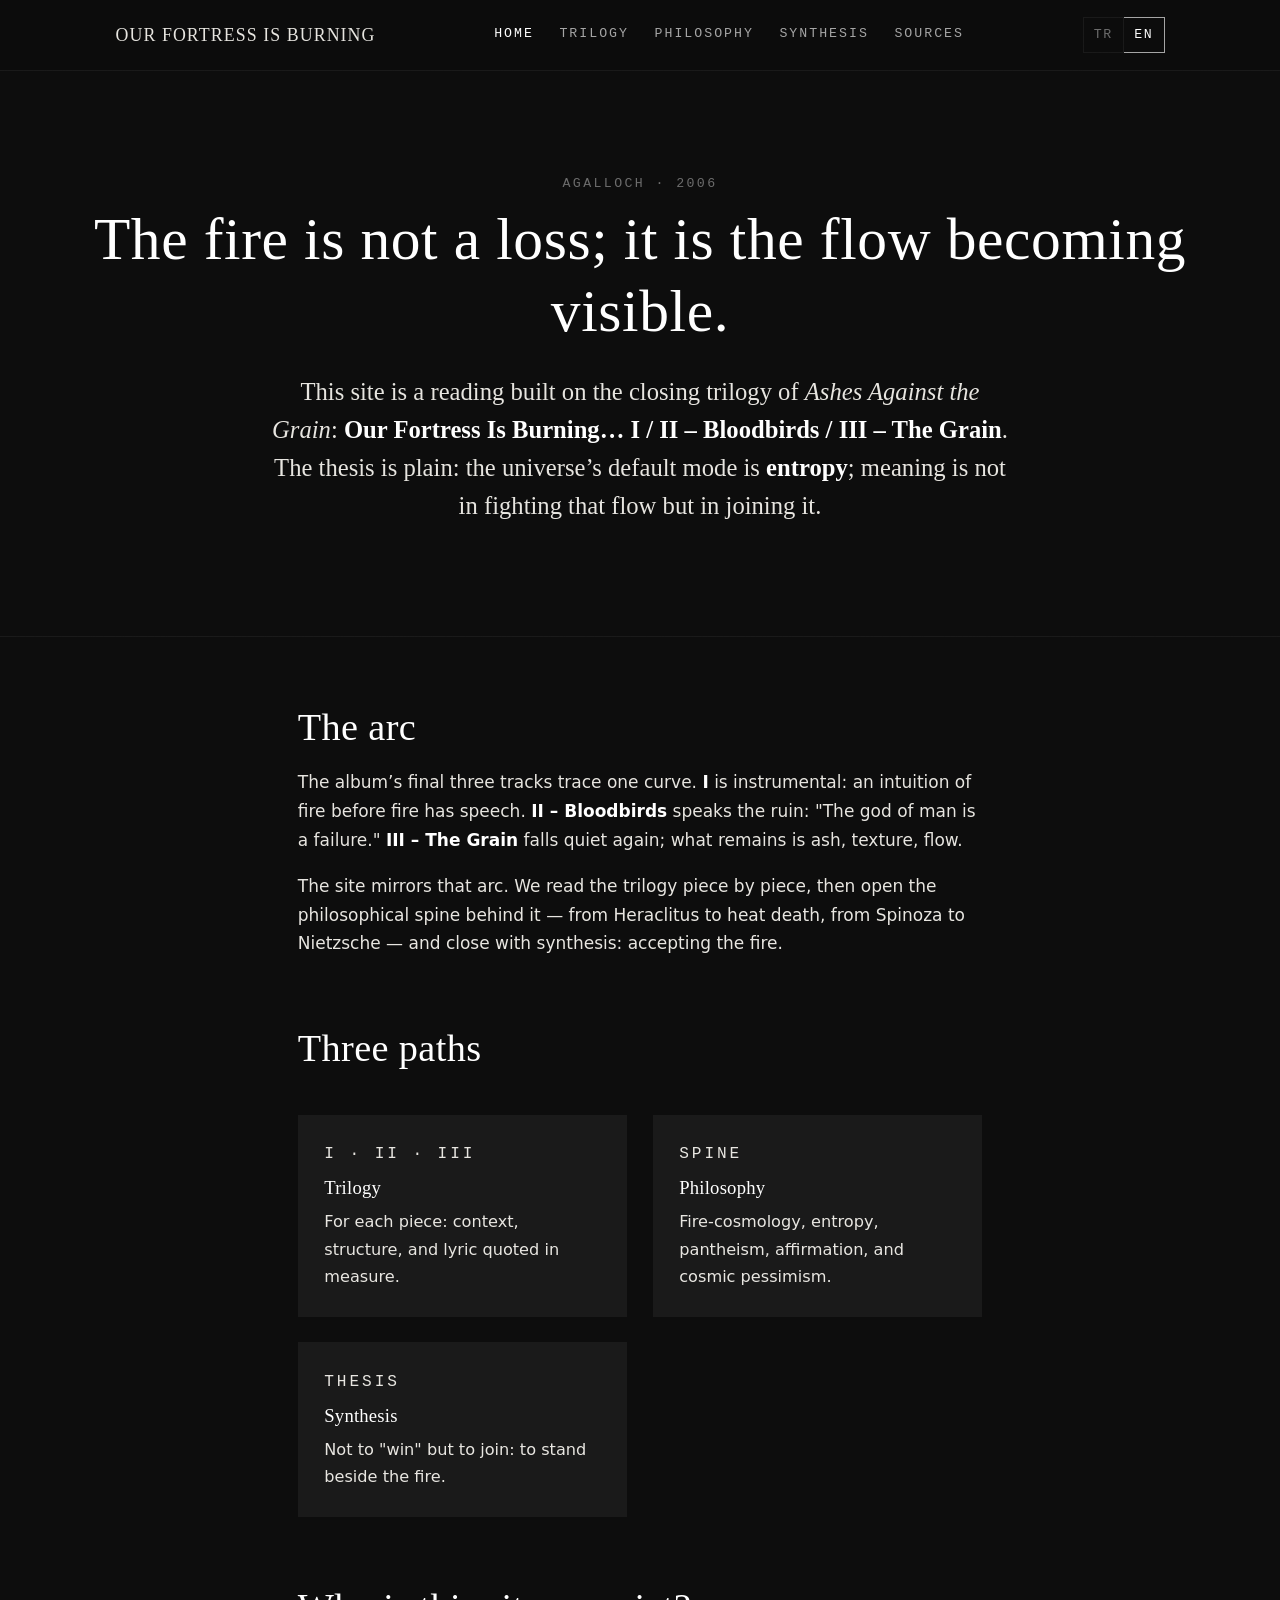
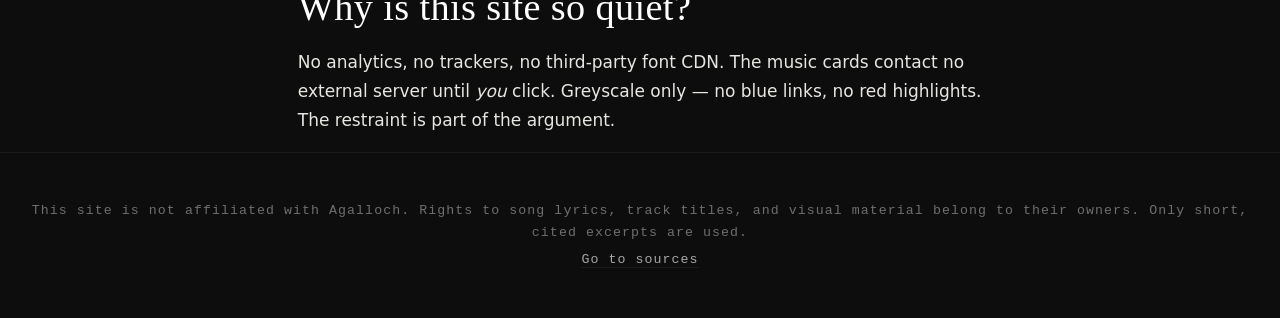
==== index.html @ c27a746c "Initial commit: Our Fortress Is Burning — static site Static, dependency-free bilingual (TR/EN) site" ====
<!doctype html>
<html lang="tr">
<head>
  <meta charset="utf-8" />
  <meta name="viewport" content="width=device-width, initial-scale=1" />
  <meta name="color-scheme" content="dark" />
  <meta name="robots" content="index, follow" />
  <meta name="description" content="Agalloch — Our Fortress Is Burning I, II, III üçlemesi üzerine bir müzik–felsefe okuması: entropi, ateş kozmolojisi, kabul." />
  <title>Our Fortress Is Burning — Müzik & Entropi</title>
  <link rel="stylesheet" href="assets/css/tokens.css" />
  <link rel="stylesheet" href="assets/css/main.css" />
</head>
<body>
  <header class="site-header">
    <nav class="nav" aria-label="Main">
      <a class="brand" href="index.html">Our Fortress Is Burning</a>
      <ul class="nav-links">
        <li><a href="index.html"    data-i18n="nav.home">Giriş</a></li>
        <li><a href="uclem.html"    data-i18n="nav.trilogy">Üçleme</a></li>
        <li><a href="felsefe.html"  data-i18n="nav.philosophy">Felsefe</a></li>
        <li><a href="sentez.html"   data-i18n="nav.synthesis">Sentez</a></li>
        <li><a href="kaynakca.html" data-i18n="nav.sources">Kaynakça</a></li>
      </ul>
      <div class="lang-switch" role="group" aria-label="Language">
        <button type="button" data-lang="tr" data-i18n="nav.lang.tr" data-i18n-attr="aria-label:lang.aria.tr">TR</button>
        <button type="button" data-lang="en" data-i18n="nav.lang.en" data-i18n-attr="aria-label:lang.aria.en">EN</button>
      </div>
    </nav>
  </header>

  <section class="hero intensity-light">
    <p class="eyebrow" lang="tr" data-lang="tr">AGALLOCH · 2006</p>
    <p class="eyebrow" lang="en" data-lang="en" hidden>AGALLOCH · 2006</p>

    <h1 lang="tr" data-lang="tr">Yangın bir kayıp değil; akışın görünür olmasıdır.</h1>
    <h1 lang="en" data-lang="en" hidden>The fire is not a loss; it is the flow becoming visible.</h1>

    <p class="lead" lang="tr" data-lang="tr">
      Bu site, <em>Ashes Against the Grain</em>’in kapanış üçlemesi
      <strong>Our Fortress Is Burning… I / II – Bloodbirds / III – The Grain</strong>
      üzerine kurulu bir okuma denemesidir. Tezi sade: evrenin temel hâli
      <strong>entropi</strong>dir; anlam onunla savaşmakta değil, onunla bütünleşmektedir.
    </p>
    <p class="lead" lang="en" data-lang="en" hidden>
      This site is a reading built on the closing trilogy of
      <em>Ashes Against the Grain</em>:
      <strong>Our Fortress Is Burning… I / II – Bloodbirds / III – The Grain</strong>.
      The thesis is plain: the universe’s default mode is <strong>entropy</strong>;
      meaning is not in fighting that flow but in joining it.
    </p>
  </section>

  <main class="container">
    <article class="page">
      <section lang="tr" data-lang="tr">
        <h2>Üçlemenin yayı</h2>
        <p>
          Albümün son üç parçası bir tek yayı çizer.
          <strong>I</strong> enstrümantaldir: ateşin sezgisi, yangın henüz dile gelmemiştir.
          <strong>II – Bloodbirds</strong> yıkımı söze döker: "The god of man is a failure."
          <strong>III – The Grain</strong> tekrar sessizleşir; geriye kül, doku, akış kalır.
        </p>
        <p>
          Sitenin yapısı bu yayı izler. Önce üçlemeyi parça parça okuyoruz; sonra
          arkasındaki felsefi omurgayı — Herakleitos’tan ısı ölümüne, Spinoza’dan
          Nietzsche’ye — açıyoruz; en sonda sentez bölümü: yangının kabulü.
        </p>

        <h2>Üç yol</h2>
        <div class="card-grid">
          <a class="card" href="uclem.html">
            <p class="eyebrow">I · II · III</p>
            <h3>Üçleme</h3>
            <p>Her parça için bağlam, yapı ve sözün doğru ölçüde alıntısı.</p>
          </a>
          <a class="card" href="felsefe.html">
            <p class="eyebrow">Omurga</p>
            <h3>Felsefe</h3>
            <p>Ateş kozmolojisi, entropi, panteizm, kabul ve kozmik karamsarlık.</p>
          </a>
          <a class="card" href="sentez.html">
            <p class="eyebrow">Tez</p>
            <h3>Sentez</h3>
            <p>"Kazanmak" değil bütünleşmek: yangının yanında durmak.</p>
          </a>
        </div>

        <h2>Bu site neden bu kadar sessiz?</h2>
        <p>
          Sıfır izleyici, sıfır analitik, sıfır üçüncü taraf font CDN’i.
          Müzik kartları, sen <em>tıklayana kadar</em> hiçbir dış sunucuya bağlanmaz.
          Yalnızca gri tonlama — ne mavi link, ne kırmızı vurgu. Süs için değil,
          anlatım için tasarlandı.
        </p>
      </section>

      <section lang="en" data-lang="en" hidden>
        <h2>The arc</h2>
        <p>
          The album’s final three tracks trace one curve.
          <strong>I</strong> is instrumental: an intuition of fire before fire has speech.
          <strong>II – Bloodbirds</strong> speaks the ruin: "The god of man is a failure."
          <strong>III – The Grain</strong> falls quiet again; what remains is ash, texture, flow.
        </p>
        <p>
          The site mirrors that arc. We read the trilogy piece by piece, then open
          the philosophical spine behind it — from Heraclitus to heat death,
          from Spinoza to Nietzsche — and close with synthesis: accepting the fire.
        </p>

        <h2>Three paths</h2>
        <div class="card-grid">
          <a class="card" href="uclem.html">
            <p class="eyebrow">I · II · III</p>
            <h3>Trilogy</h3>
            <p>For each piece: context, structure, and lyric quoted in measure.</p>
          </a>
          <a class="card" href="felsefe.html">
            <p class="eyebrow">Spine</p>
            <h3>Philosophy</h3>
            <p>Fire-cosmology, entropy, pantheism, affirmation, and cosmic pessimism.</p>
          </a>
          <a class="card" href="sentez.html">
            <p class="eyebrow">Thesis</p>
            <h3>Synthesis</h3>
            <p>Not to "win" but to join: to stand beside the fire.</p>
          </a>
        </div>

        <h2>Why is this site so quiet?</h2>
        <p>
          No analytics, no trackers, no third-party font CDN. The music cards
          contact no external server until <em>you</em> click. Greyscale only —
          no blue links, no red highlights. The restraint is part of the argument.
        </p>
      </section>
    </article>
  </main>

  <footer class="site-footer">
    <p data-i18n="footer.note">Bu site Agalloch ile bağlı resmî bir kaynak değildir.</p>
    <p><a href="kaynakca.html" data-i18n="footer.sources">Kaynakçaya git</a></p>
  </footer>

  <script src="assets/js/chrome.js"></script>
  <script src="assets/js/i18n.js"></script>
  <script src="assets/js/glossary.js"></script>
  <script src="assets/js/music-facade.js"></script>
  <script src="assets/js/grain.js"></script>
</body>
</html>
---- assets/css/tokens.css ----
/* Kül ve Gren — Design Tokens
   Estetik referans: Ashes Against the Grain (siyah-beyaz, gren, distorsiyon).
   Renk yoktur; yalnızca gri tonlama. */

:root {
  --ink-0:  #000000;
  --ink-1:  #0d0d0d;
  --ink-2:  #1a1a1a;
  --ash-1:  #6f6f6f;
  --ash-0:  #a8a8a8;
  --bone-0: #e8e6e1;
  --bone-1: #ffffff;

  --serif: "EB Garamond", "Cormorant Garamond", Georgia, "Times New Roman", serif;
  --sans:  "Inter", "Source Sans 3", system-ui, -apple-system, "Segoe UI", Roboto, sans-serif;
  --mono:  "JetBrains Mono", ui-monospace, "Cascadia Mono", Consolas, monospace;

  --measure: 68ch;
  --gap-1: 0.5rem;
  --gap-2: 1rem;
  --gap-3: 1.5rem;
  --gap-4: 2.5rem;
  --gap-5: 4rem;
  --gap-6: 6rem;

  --grain-opacity: 0.06;
}

@media (prefers-reduced-motion: reduce) {
  *, *::before, *::after {
    animation-duration: 0.001ms !important;
    animation-iteration-count: 1 !important;
    transition-duration: 0.001ms !important;
    scroll-behavior: auto !important;
  }
}
---- assets/css/main.css ----
/* Our Fortress Is Burning — Site styles */

*, *::before, *::after { box-sizing: border-box; }

html, body {
  margin: 0;
  padding: 0;
  background: var(--ink-1);
  color: var(--bone-0);
  font-family: var(--sans);
  font-size: 17px;
  line-height: 1.7;
  -webkit-font-smoothing: antialiased;
  text-rendering: optimizeLegibility;
}

html { scroll-behavior: smooth; }

img, svg { display: block; max-width: 100%; }

a {
  color: inherit;
  text-decoration: none;
  border-bottom: 1px solid var(--ash-1);
  transition: border-color 180ms ease, color 180ms ease;
}
a:hover, a:focus-visible {
  color: var(--bone-1);
  border-bottom-color: var(--bone-1);
}
a:focus-visible {
  outline: 2px solid var(--bone-1);
  outline-offset: 3px;
}

::selection { background: var(--bone-1); color: var(--ink-0); }

/* ---------- Layout ---------- */
.container {
  max-width: var(--measure);
  margin: 0 auto;
  padding: 0 var(--gap-3);
}
.wide {
  max-width: 1100px;
  margin: 0 auto;
  padding: 0 var(--gap-3);
}

main { padding-block: var(--gap-5) var(--gap-6); }

/* ---------- Typography ---------- */
h1, h2, h3, h4 {
  font-family: var(--serif);
  font-weight: 500;
  letter-spacing: 0.01em;
  color: var(--bone-1);
  line-height: 1.2;
}
h1 {
  font-size: clamp(2rem, 4vw + 1rem, 3.5rem);
  margin: 0 0 var(--gap-3);
}
h2 {
  font-size: clamp(1.5rem, 2vw + 1rem, 2.25rem);
  margin: var(--gap-5) 0 var(--gap-2);
}
h3 {
  font-size: 1.25rem;
  margin: var(--gap-4) 0 var(--gap-1);
}
p { margin: 0 0 var(--gap-2); }
p + p { margin-top: var(--gap-2); }
strong { color: var(--bone-1); font-weight: 600; }
em { color: var(--bone-0); }

.lead {
  font-family: var(--serif);
  font-size: clamp(1.15rem, 1vw + 1rem, 1.45rem);
  color: var(--bone-0);
  line-height: 1.55;
  margin: 0 0 var(--gap-4);
}

.eyebrow {
  font-family: var(--mono);
  font-size: 0.78rem;
  text-transform: uppercase;
  letter-spacing: 0.18em;
  color: var(--ash-1);
  margin: 0 0 var(--gap-1);
}

blockquote {
  margin: var(--gap-3) 0;
  padding: var(--gap-2) var(--gap-3);
  border-left: 2px solid var(--ash-1);
  font-family: var(--serif);
  font-style: italic;
  color: var(--bone-0);
}
blockquote cite {
  display: block;
  margin-top: var(--gap-1);
  font-family: var(--mono);
  font-style: normal;
  font-size: 0.8rem;
  color: var(--ash-1);
  letter-spacing: 0.1em;
  text-transform: uppercase;
}

ul, ol { padding-left: 1.3rem; }
li { margin-bottom: 0.4rem; }

hr {
  border: 0;
  border-top: 1px solid var(--ink-2);
  margin: var(--gap-5) 0;
}

/* ---------- Header / Nav ---------- */
.site-header {
  position: sticky;
  top: 0;
  background: rgba(13, 13, 13, 0.85);
  backdrop-filter: blur(8px);
  -webkit-backdrop-filter: blur(8px);
  border-bottom: 1px solid var(--ink-2);
  z-index: 40;
}
.nav {
  display: flex;
  align-items: center;
  justify-content: space-between;
  padding: var(--gap-2) var(--gap-3);
  max-width: 1100px;
  margin: 0 auto;
  gap: var(--gap-3);
  flex-wrap: wrap;
}
.brand {
  font-family: var(--serif);
  font-size: 1.05rem;
  letter-spacing: 0.06em;
  text-transform: uppercase;
  border-bottom: 0;
  color: var(--bone-0);
}
.brand:hover { color: var(--bone-1); }
.nav-links {
  display: flex;
  gap: var(--gap-3);
  list-style: none;
  margin: 0;
  padding: 0;
  flex-wrap: wrap;
}
.nav-links a {
  font-family: var(--mono);
  font-size: 0.78rem;
  text-transform: uppercase;
  letter-spacing: 0.15em;
  border-bottom: 0;
  color: var(--ash-0);
}
.nav-links a:hover, .nav-links a[aria-current="page"] { color: var(--bone-1); }

.lang-switch {
  display: inline-flex;
  gap: 0;
  font-family: var(--mono);
  font-size: 0.78rem;
  letter-spacing: 0.12em;
}
.lang-switch button {
  background: transparent;
  color: var(--ash-1);
  border: 1px solid var(--ink-2);
  padding: 0.35rem 0.6rem;
  cursor: pointer;
  font: inherit;
  letter-spacing: inherit;
  text-transform: uppercase;
}
.lang-switch button + button { border-left: 0; }
.lang-switch button[aria-pressed="true"] {
  color: var(--bone-1);
  border-color: var(--ash-0);
}
.lang-switch button:focus-visible {
  outline: 2px solid var(--bone-1);
  outline-offset: 2px;
}

/* ---------- Footer ---------- */
.site-footer {
  border-top: 1px solid var(--ink-2);
  padding: var(--gap-4) var(--gap-3);
  font-family: var(--mono);
  font-size: 0.78rem;
  color: var(--ash-1);
  text-align: center;
  letter-spacing: 0.08em;
}
.site-footer p { margin: 0.25rem 0; }
.site-footer a { color: var(--ash-0); border-bottom-color: var(--ink-2); }
.site-footer a:hover { color: var(--bone-1); border-bottom-color: var(--bone-1); }

/* ---------- Grain overlay ---------- */
.grain {
  position: fixed;
  inset: 0;
  pointer-events: none;
  z-index: 50;
  mix-blend-mode: overlay;
  opacity: var(--grain-opacity);
}
.grain svg { width: 100%; height: 100%; }

/* Per-page grain intensity per the guide arc:
   I=light, II=heaviest, III & sentez=settled */
.intensity-light  { --grain-opacity: 0.05; }
.intensity-heavy  { --grain-opacity: 0.14; }
.intensity-ash    { --grain-opacity: 0.04; }

/* ---------- Hero ---------- */
.hero {
  border-bottom: 1px solid var(--ink-2);
  padding: var(--gap-6) var(--gap-3) var(--gap-5);
  text-align: center;
}
.hero .eyebrow { justify-content: center; }
.hero h1 { margin-bottom: var(--gap-3); }
.hero p.lead { max-width: 60ch; margin-inline: auto; }

/* ---------- Image bands (fortress placeholder) ---------- */
.fortress-band {
  position: relative;
  width: 100%;
  aspect-ratio: 21 / 9;
  background: var(--ink-0);
  margin: var(--gap-4) 0;
  overflow: hidden;
  border-block: 1px solid var(--ink-2);
}
.fortress-band::after {
  content: attr(data-pending);
  position: absolute;
  inset: 0;
  display: grid;
  place-items: center;
  font-family: var(--mono);
  font-size: 0.78rem;
  letter-spacing: 0.22em;
  color: var(--ash-1);
  text-transform: uppercase;
}
.fortress-band.has-image::after { content: none; }
.fortress-band img {
  width: 100%;
  height: 100%;
  object-fit: cover;
  opacity: 0.85;
  filter: grayscale(100%) contrast(1.05);
}

/* ---------- Term tooltip ---------- */
.term {
  border-bottom: 1px dashed var(--ash-0);
  cursor: help;
  color: var(--bone-0);
  background: transparent;
  border-left: 0;
  border-right: 0;
  border-top: 0;
  font: inherit;
  padding: 0;
}
.term:focus-visible {
  outline: 2px solid var(--bone-1);
  outline-offset: 2px;
}
.tooltip {
  position: absolute;
  max-width: 320px;
  background: var(--ink-2);
  color: var(--bone-0);
  border: 1px solid var(--ash-1);
  padding: var(--gap-2);
  font-size: 0.9rem;
  line-height: 1.5;
  z-index: 60;
  box-shadow: 0 8px 30px rgba(0, 0, 0, 0.6);
  font-family: var(--sans);
}
.tooltip[hidden] { display: none; }
.tooltip .tooltip-term {
  font-family: var(--mono);
  font-size: 0.72rem;
  letter-spacing: 0.15em;
  text-transform: uppercase;
  color: var(--ash-0);
  margin-bottom: var(--gap-1);
}

/* ---------- Cards / Track list ---------- */
.tracklist {
  list-style: none;
  padding: 0;
  margin: var(--gap-3) 0;
  border-top: 1px solid var(--ink-2);
}
.tracklist li {
  display: grid;
  grid-template-columns: 3rem 1fr auto;
  gap: var(--gap-2);
  padding: var(--gap-2) 0;
  border-bottom: 1px solid var(--ink-2);
  align-items: baseline;
  font-family: var(--mono);
  font-size: 0.88rem;
}
.tracklist .num { color: var(--ash-1); }
.tracklist .name { color: var(--bone-0); font-family: var(--serif); font-size: 1.05rem; }
.tracklist .dur { color: var(--ash-1); }
.tracklist .highlight .name { color: var(--bone-1); }
.tracklist .highlight { background: linear-gradient(90deg, rgba(168,168,168,0.05), transparent); }

/* ---------- Two-column tension page ---------- */
.duo {
  display: grid;
  gap: var(--gap-4);
  margin-top: var(--gap-4);
}
@media (min-width: 760px) {
  .duo { grid-template-columns: 1fr 1px 1fr; }
  .duo .divider {
    background: var(--ink-2);
    height: 100%;
  }
}
.duo .col h2 { margin-top: 0; }

/* ---------- Music facade ---------- */
.music-facade {
  border: 1px solid var(--ink-2);
  background: var(--ink-2);
  padding: var(--gap-3);
  margin: var(--gap-4) 0;
}
.music-facade .row {
  display: flex;
  flex-wrap: wrap;
  gap: var(--gap-2);
  justify-content: space-between;
  align-items: baseline;
}
.music-facade .title {
  font-family: var(--serif);
  font-size: 1.15rem;
  color: var(--bone-0);
}
.music-facade .meta {
  font-family: var(--mono);
  font-size: 0.78rem;
  color: var(--ash-1);
  letter-spacing: 0.1em;
}
.music-facade .warn {
  display: block;
  font-family: var(--mono);
  font-size: 0.72rem;
  color: var(--ash-1);
  margin: var(--gap-1) 0 var(--gap-2);
  letter-spacing: 0.08em;
}
.music-facade button.load {
  background: transparent;
  color: var(--bone-0);
  border: 1px solid var(--ash-0);
  padding: 0.6rem 1rem;
  font-family: var(--mono);
  font-size: 0.82rem;
  letter-spacing: 0.12em;
  text-transform: uppercase;
  cursor: pointer;
}
.music-facade button.load:hover,
.music-facade button.load:focus-visible {
  background: var(--bone-1);
  color: var(--ink-0);
  outline: none;
}
.music-facade .ext-link {
  font-family: var(--mono);
  font-size: 0.78rem;
  color: var(--ash-0);
  margin-left: var(--gap-2);
}
.music-facade .embed-slot { margin-top: var(--gap-2); }
.music-facade .embed-slot iframe {
  width: 100%;
  border: 0;
  background: var(--ink-1);
}

/* ---------- Article body niceties ---------- */
article.page header { margin-bottom: var(--gap-4); }
article.page .footnote {
  font-family: var(--mono);
  font-size: 0.78rem;
  color: var(--ash-1);
  margin-top: var(--gap-2);
}

/* ---------- Index / nav cards ---------- */
.card-grid {
  display: grid;
  grid-template-columns: repeat(auto-fit, minmax(240px, 1fr));
  gap: var(--gap-3);
  margin: var(--gap-4) 0;
}
.card {
  display: block;
  padding: var(--gap-3);
  border: 1px solid var(--ink-2);
  background: var(--ink-2);
  text-decoration: none;
  border-bottom: 1px solid var(--ink-2);
  transition: border-color 200ms ease, transform 200ms ease;
}
.card:hover, .card:focus-visible {
  border-color: var(--ash-0);
  color: var(--bone-1);
  transform: translateY(-2px);
}
.card .eyebrow { margin-bottom: var(--gap-1); }
.card h3 { margin: 0 0 var(--gap-1); font-size: 1.1rem; }
.card p { font-size: 0.95rem; color: var(--bone-0); margin: 0; }

/* ---------- Language sections ---------- */
[data-lang][hidden] { display: none !important; }

/* ---------- 404 ---------- */
.error-page {
  min-height: 60vh;
  display: grid;
  place-items: center;
  text-align: center;
}
.error-page h1 { font-size: clamp(2.5rem, 6vw, 5rem); }
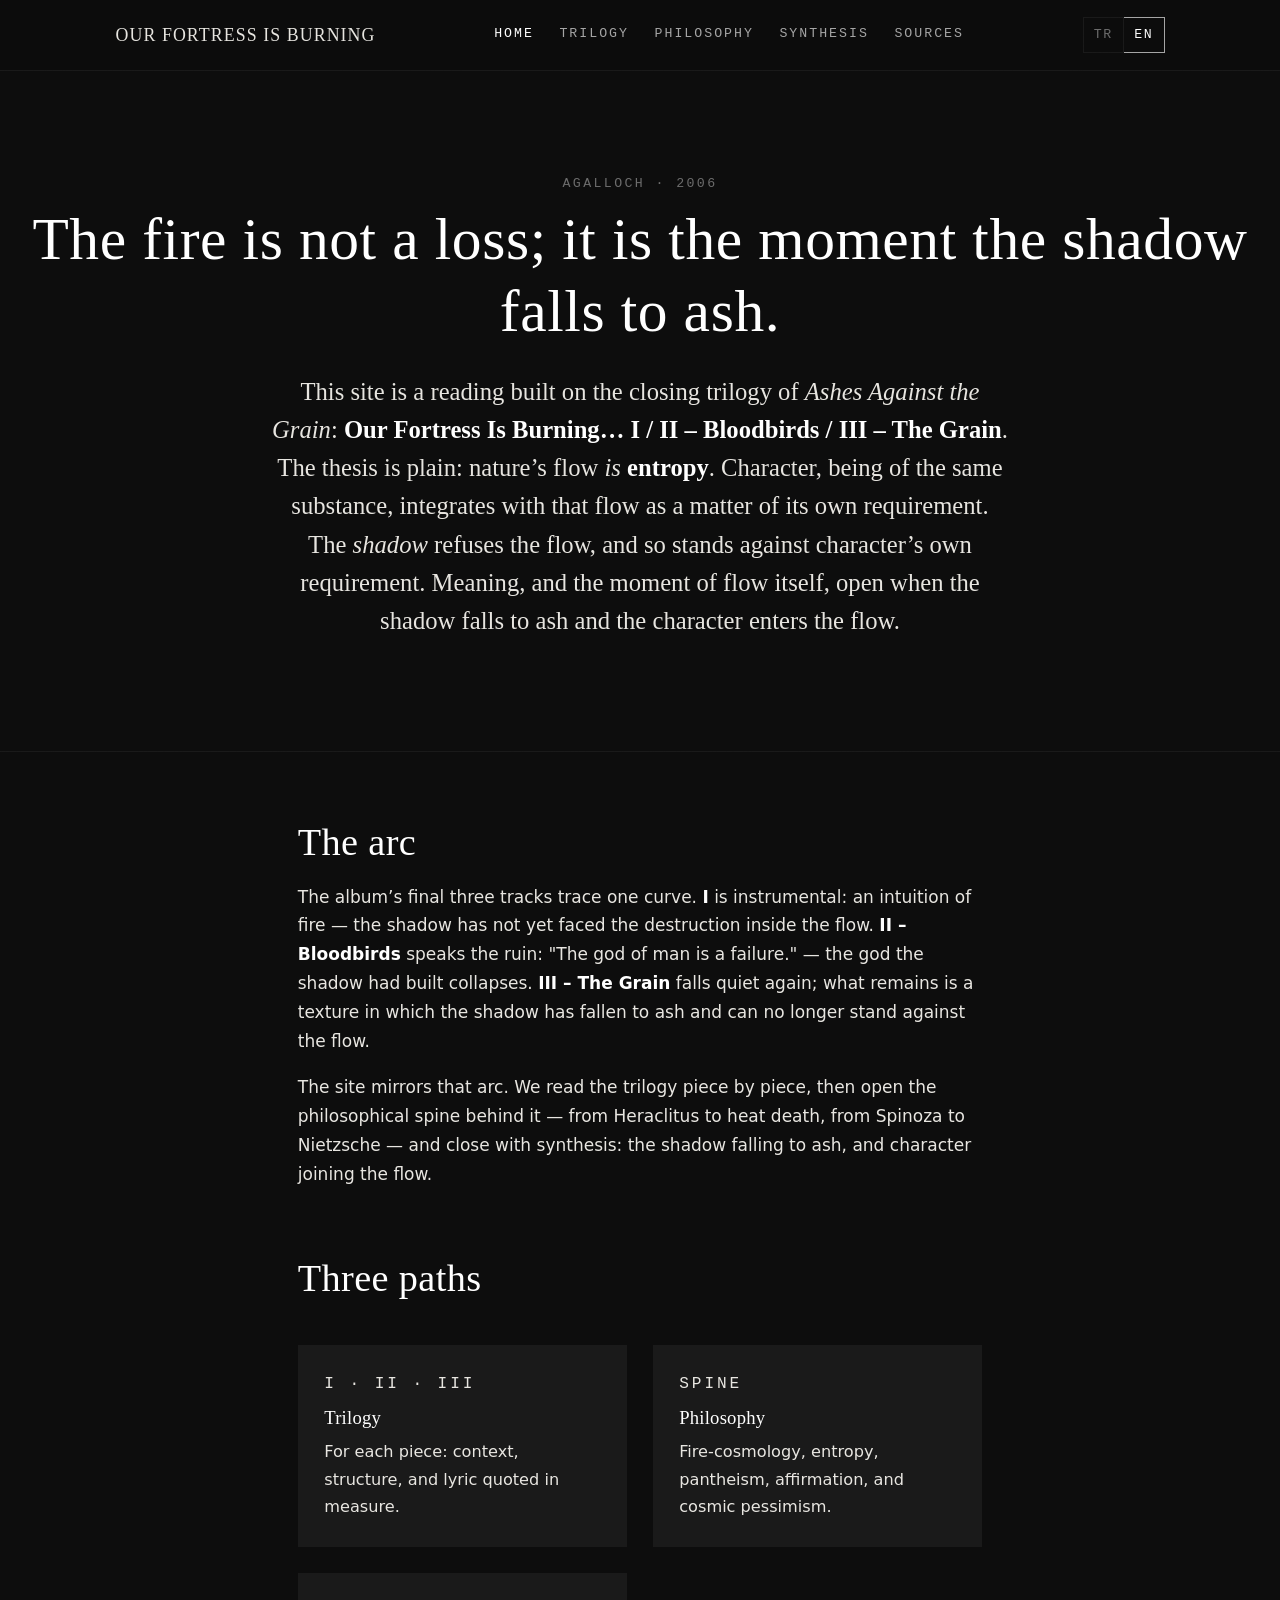
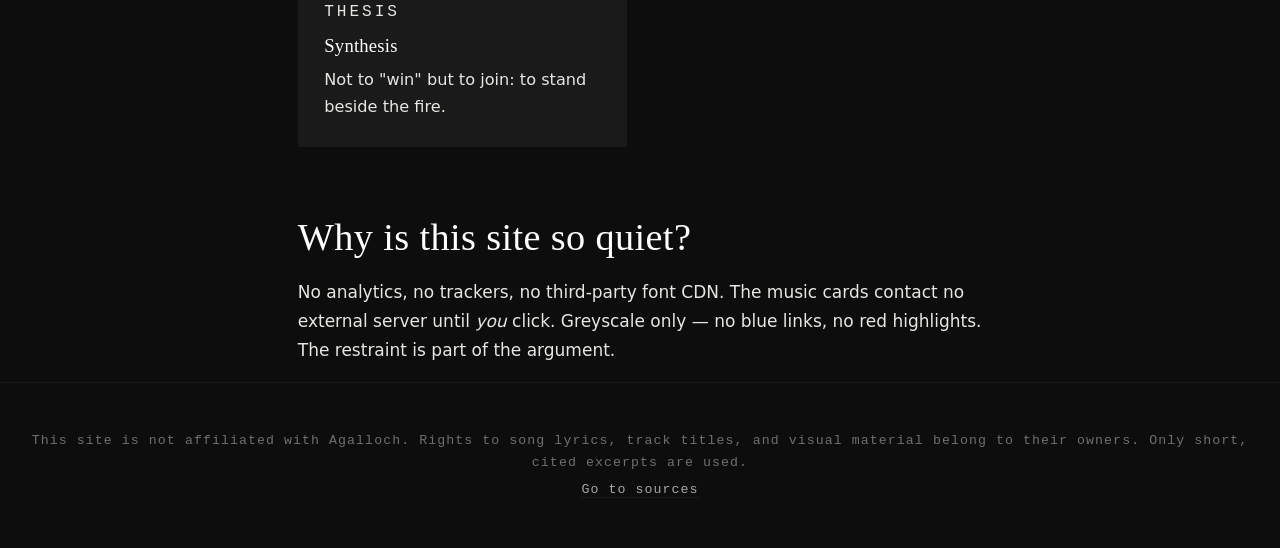
==== commit f6bf33d1: "Reframe thesis around shadow/character + integrate death + harden security Philosophical reframe (al" ====
--- a/index.html
+++ b/index.html
@@ -4,6 +4,8 @@
   <meta charset="utf-8" />
   <meta name="viewport" content="width=device-width, initial-scale=1" />
   <meta name="color-scheme" content="dark" />
+  <meta http-equiv="Content-Security-Policy" content="default-src 'self'; script-src 'self'; style-src 'self' 'unsafe-inline'; img-src 'self' data:; font-src 'self'; connect-src 'self'; frame-src https://open.spotify.com https://*.bandcamp.com; object-src 'none'; base-uri 'self'; form-action 'self'" />
+  <meta name="referrer" content="strict-origin-when-cross-origin" />
   <meta name="robots" content="index, follow" />
   <meta name="description" content="Agalloch — Our Fortress Is Burning I, II, III üçlemesi üzerine bir müzik–felsefe okuması: entropi, ateş kozmolojisi, kabul." />
   <title>Our Fortress Is Burning — Müzik & Entropi</title>
@@ -32,21 +34,29 @@
     <p class="eyebrow" lang="tr" data-lang="tr">AGALLOCH · 2006</p>
     <p class="eyebrow" lang="en" data-lang="en" hidden>AGALLOCH · 2006</p>
 
-    <h1 lang="tr" data-lang="tr">Yangın bir kayıp değil; akışın görünür olmasıdır.</h1>
-    <h1 lang="en" data-lang="en" hidden>The fire is not a loss; it is the flow becoming visible.</h1>
+    <h1 lang="tr" data-lang="tr">Yangın bir kayıp değil; gölgenin küle düştüğü andır.</h1>
+    <h1 lang="en" data-lang="en" hidden>The fire is not a loss; it is the moment the shadow falls to ash.</h1>
 
     <p class="lead" lang="tr" data-lang="tr">
       Bu site, <em>Ashes Against the Grain</em>’in kapanış üçlemesi
       <strong>Our Fortress Is Burning… I / II – Bloodbirds / III – The Grain</strong>
-      üzerine kurulu bir okuma denemesidir. Tezi sade: evrenin temel hâli
-      <strong>entropi</strong>dir; anlam onunla savaşmakta değil, onunla bütünleşmektedir.
+      üzerine kurulu bir okuma denemesidir. Tezi sade: doğanın akışı
+      <strong>entropi</strong>nin kendisidir. Karakterin icabı, aynı tözden
+      olduğu için o akışla bütünleşmektir. <em>Gölge</em> ise akışı
+      reddettiğinden, karakterin kendi icabına da karşı durur. Anlam ve
+      akış anı, gölgenin küle dönüp karakterin akışa girmesiyle birlikte
+      doğar.
     </p>
     <p class="lead" lang="en" data-lang="en" hidden>
       This site is a reading built on the closing trilogy of
       <em>Ashes Against the Grain</em>:
       <strong>Our Fortress Is Burning… I / II – Bloodbirds / III – The Grain</strong>.
-      The thesis is plain: the universe’s default mode is <strong>entropy</strong>;
-      meaning is not in fighting that flow but in joining it.
+      The thesis is plain: nature’s flow <em>is</em>
+      <strong>entropy</strong>. Character, being of the same substance,
+      integrates with that flow as a matter of its own requirement. The
+      <em>shadow</em> refuses the flow, and so stands against character’s
+      own requirement. Meaning, and the moment of flow itself, open when the
+      shadow falls to ash and the character enters the flow.
     </p>
   </section>
 
@@ -56,14 +66,18 @@
         <h2>Üçlemenin yayı</h2>
         <p>
           Albümün son üç parçası bir tek yayı çizer.
-          <strong>I</strong> enstrümantaldir: ateşin sezgisi, yangın henüz dile gelmemiştir.
-          <strong>II – Bloodbirds</strong> yıkımı söze döker: "The god of man is a failure."
-          <strong>III – The Grain</strong> tekrar sessizleşir; geriye kül, doku, akış kalır.
+          <strong>I</strong> enstrümantaldir: yangının sezgisi — gölge henüz
+          akışın yıkımıyla yüzleşmemiştir.
+          <strong>II – Bloodbirds</strong> yıkımı söze döker:
+          "The god of man is a failure." — gölgenin kurduğu tanrı çöker.
+          <strong>III – The Grain</strong> tekrar sessizleşir; geriye gölgenin
+          küle döndüğü, akışa karşı duramaz hâle geldiği bir doku kalır.
         </p>
         <p>
           Sitenin yapısı bu yayı izler. Önce üçlemeyi parça parça okuyoruz; sonra
           arkasındaki felsefi omurgayı — Herakleitos’tan ısı ölümüne, Spinoza’dan
-          Nietzsche’ye — açıyoruz; en sonda sentez bölümü: yangının kabulü.
+          Nietzsche’ye — açıyoruz; en sonda sentez bölümü: gölgenin küle düşüşü,
+          karakterin akışa katılışı.
         </p>
 
         <h2>Üç yol</h2>
@@ -81,7 +95,7 @@
           <a class="card" href="sentez.html">
             <p class="eyebrow">Tez</p>
             <h3>Sentez</h3>
-            <p>"Kazanmak" değil bütünleşmek: yangının yanında durmak.</p>
+            <p>Gölgeyi tanımak, akışı kabul etmek: küller artık akışa karşı duramaz.</p>
           </a>
         </div>
 
@@ -98,14 +112,19 @@
         <h2>The arc</h2>
         <p>
           The album’s final three tracks trace one curve.
-          <strong>I</strong> is instrumental: an intuition of fire before fire has speech.
-          <strong>II – Bloodbirds</strong> speaks the ruin: "The god of man is a failure."
-          <strong>III – The Grain</strong> falls quiet again; what remains is ash, texture, flow.
+          <strong>I</strong> is instrumental: an intuition of fire — the shadow
+          has not yet faced the destruction inside the flow.
+          <strong>II – Bloodbirds</strong> speaks the ruin: "The god of man is a
+          failure." — the god the shadow had built collapses.
+          <strong>III – The Grain</strong> falls quiet again; what remains is a
+          texture in which the shadow has fallen to ash and can no longer
+          stand against the flow.
         </p>
         <p>
           The site mirrors that arc. We read the trilogy piece by piece, then open
           the philosophical spine behind it — from Heraclitus to heat death,
-          from Spinoza to Nietzsche — and close with synthesis: accepting the fire.
+          from Spinoza to Nietzsche — and close with synthesis: the shadow
+          falling to ash, and character joining the flow.
         </p>
 
         <h2>Three paths</h2>
--- a/assets/css/main.css
+++ b/assets/css/main.css
@@ -450,3 +450,68 @@
   text-align: center;
 }
 .error-page h1 { font-size: clamp(2.5rem, 6vw, 5rem); }
+
+/* ---------- Fortress hero (full-bleed image at page bottom) ----------
+   NOTE: Magic MCP unavailable, hand-written to token spec (guide §1.5).
+   Image is blurred by default; a centered button toggles a focused state
+   that removes the filter. The block sits outside <main> so it spans the
+   full viewport width without breaking the narrow reading column. */
+.fortress-hero {
+  position: relative;
+  width: 100%;
+  background: var(--ink-0);
+  border-block: 1px solid var(--ink-2);
+  margin-top: var(--gap-5);
+  overflow: hidden;
+}
+.fortress-hero__img {
+  display: block;
+  width: 100%;
+  height: auto;
+  max-height: 100vh;
+  object-fit: contain;
+  filter: blur(16px) brightness(0.7) saturate(0.6);
+  transition: filter 700ms ease;
+  will-change: filter;
+}
+@media (prefers-reduced-motion: reduce) {
+  .fortress-hero__img { transition: none; }
+}
+.fortress-hero.is-focused .fortress-hero__img {
+  filter: none;
+}
+
+.fortress-hero__btn {
+  position: absolute;
+  top: 50%;
+  left: 50%;
+  transform: translate(-50%, -50%);
+  z-index: 2;
+  background: rgba(13, 13, 13, 0.78);
+  color: var(--bone-0);
+  border: 1px solid var(--ash-0);
+  padding: 0.85rem 1.5rem;
+  font-family: var(--mono);
+  font-size: 0.82rem;
+  letter-spacing: 0.18em;
+  text-transform: uppercase;
+  cursor: pointer;
+  backdrop-filter: blur(4px);
+  -webkit-backdrop-filter: blur(4px);
+  transition: background 200ms ease, color 200ms ease,
+              border-color 200ms ease, opacity 300ms ease;
+}
+.fortress-hero__btn:hover,
+.fortress-hero__btn:focus-visible {
+  background: var(--bone-1);
+  color: var(--ink-0);
+  border-color: var(--bone-1);
+  outline: none;
+}
+.fortress-hero.is-focused .fortress-hero__btn {
+  opacity: 0.35;
+}
+.fortress-hero.is-focused .fortress-hero__btn:hover,
+.fortress-hero.is-focused .fortress-hero__btn:focus-visible {
+  opacity: 1;
+}
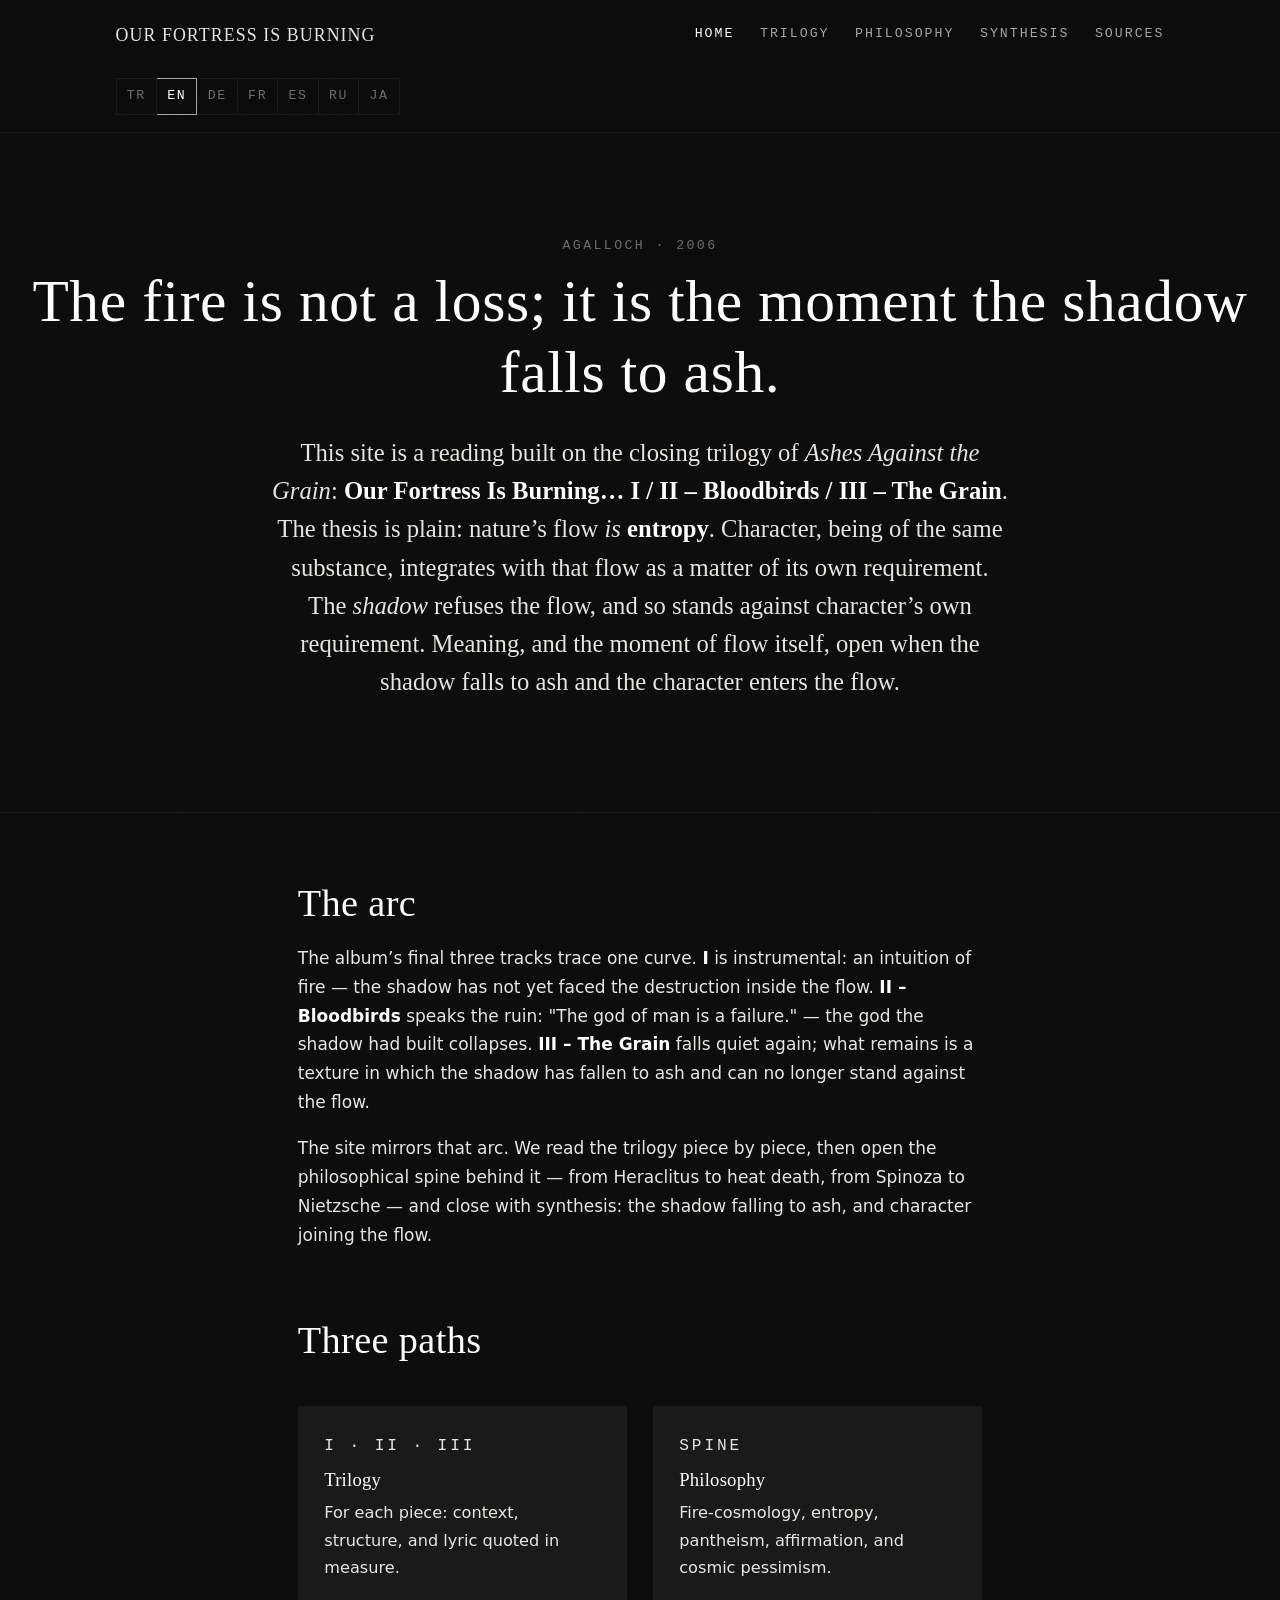
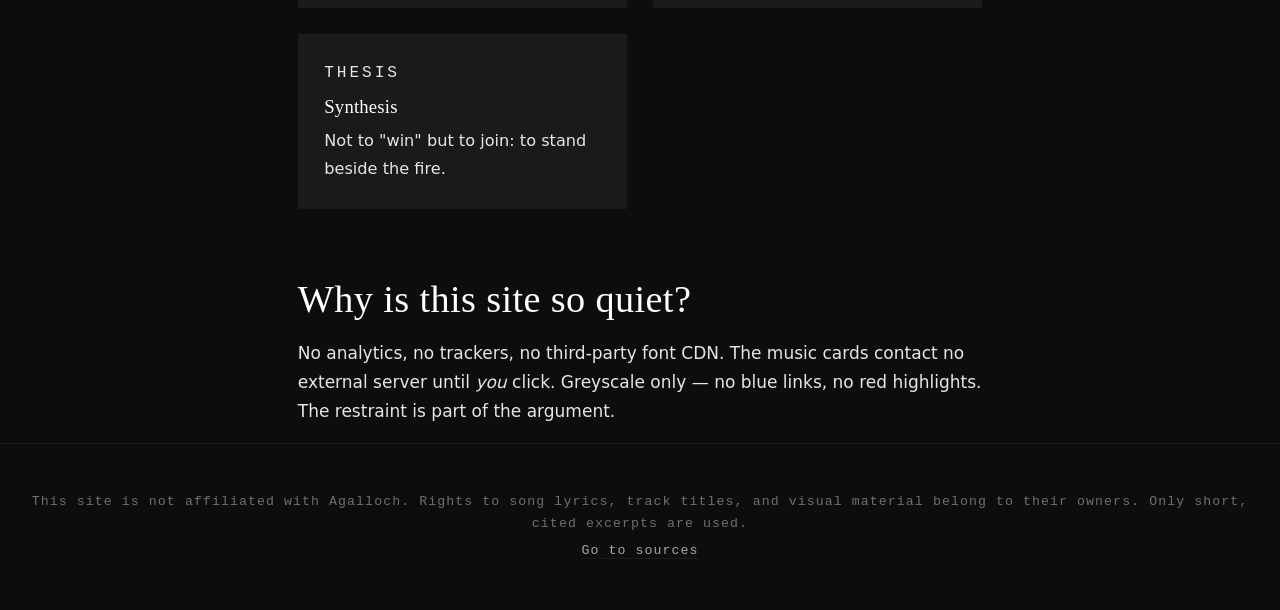
==== commit e5410265: "Add multilingual support for "The Grain" section in uclem-iii.html and uclem.html - Added German, Fr" ====
--- a/index.html
+++ b/index.html
@@ -26,6 +26,11 @@
       <div class="lang-switch" role="group" aria-label="Language">
         <button type="button" data-lang="tr" data-i18n="nav.lang.tr" data-i18n-attr="aria-label:lang.aria.tr">TR</button>
         <button type="button" data-lang="en" data-i18n="nav.lang.en" data-i18n-attr="aria-label:lang.aria.en">EN</button>
+        <button type="button" data-lang="de" data-i18n="nav.lang.de" data-i18n-attr="aria-label:lang.aria.de">DE</button>
+        <button type="button" data-lang="fr" data-i18n="nav.lang.fr" data-i18n-attr="aria-label:lang.aria.fr">FR</button>
+        <button type="button" data-lang="es" data-i18n="nav.lang.es" data-i18n-attr="aria-label:lang.aria.es">ES</button>
+        <button type="button" data-lang="ru" data-i18n="nav.lang.ru" data-i18n-attr="aria-label:lang.aria.ru">RU</button>
+        <button type="button" data-lang="ja" data-i18n="nav.lang.ja" data-i18n-attr="aria-label:lang.aria.ja">JA</button>
       </div>
     </nav>
   </header>
@@ -33,9 +38,19 @@
   <section class="hero intensity-light">
     <p class="eyebrow" lang="tr" data-lang="tr">AGALLOCH · 2006</p>
     <p class="eyebrow" lang="en" data-lang="en" hidden>AGALLOCH · 2006</p>
+    <p class="eyebrow" lang="de" data-lang="de" hidden>AGALLOCH · 2006</p>
+    <p class="eyebrow" lang="fr" data-lang="fr" hidden>AGALLOCH · 2006</p>
+    <p class="eyebrow" lang="es" data-lang="es" hidden>AGALLOCH · 2006</p>
+    <p class="eyebrow" lang="ru" data-lang="ru" hidden>AGALLOCH · 2006</p>
+    <p class="eyebrow" lang="ja" data-lang="ja" hidden>AGALLOCH · 2006</p>
 
     <h1 lang="tr" data-lang="tr">Yangın bir kayıp değil; gölgenin küle düştüğü andır.</h1>
     <h1 lang="en" data-lang="en" hidden>The fire is not a loss; it is the moment the shadow falls to ash.</h1>
+    <h1 lang="de" data-lang="de" hidden>Das Feuer ist kein Verlust; es ist der Augenblick, in dem der Schatten zu Asche fällt.</h1>
+    <h1 lang="fr" data-lang="fr" hidden>Le feu n’est pas une perte ; c’est l’instant où l’ombre tombe en cendres.</h1>
+    <h1 lang="es" data-lang="es" hidden>El fuego no es una pérdida; es el instante en que la sombra cae hecha ceniza.</h1>
+    <h1 lang="ru" data-lang="ru" hidden>Огонь — не утрата; это миг, когда тень опадает в пепел.</h1>
+    <h1 lang="ja" data-lang="ja" hidden>炎は喪失ではない。影が灰へと落ちる、その瞬間である。</h1>
 
     <p class="lead" lang="tr" data-lang="tr">
       Bu site, <em>Ashes Against the Grain</em>’in kapanış üçlemesi
@@ -58,6 +73,57 @@
       own requirement. Meaning, and the moment of flow itself, open when the
       shadow falls to ash and the character enters the flow.
     </p>
+    <p class="lead" lang="de" data-lang="de" hidden>
+      Diese Seite ist eine Lesart, aufgebaut auf der abschließenden Trilogie von
+      <em>Ashes Against the Grain</em>:
+      <strong>Our Fortress Is Burning… I / II – Bloodbirds / III – The Grain</strong>.
+      Die These ist schlicht: Der Fluss der Natur <em>ist</em>
+      <strong>Entropie</strong>. Der Charakter, aus derselben Substanz, verschmilzt
+      mit diesem Fluss als seinem eigenen Erfordernis. Der <em>Schatten</em>
+      hingegen verweigert den Fluss und stellt sich damit gegen das eigene
+      Erfordernis des Charakters. Sinn und der Augenblick des Flusses selbst gehen
+      auf, wenn der Schatten zu Asche fällt und der Charakter in den Fluss eintritt.
+    </p>
+    <p class="lead" lang="fr" data-lang="fr" hidden>
+      Ce site est une lecture bâtie sur la trilogie finale d’<em>Ashes Against the
+      Grain</em> :
+      <strong>Our Fortress Is Burning… I / II – Bloodbirds / III – The Grain</strong>.
+      La thèse est simple : le flux de la nature <em>est</em> l’<strong>entropie</strong>.
+      Le caractère, étant de la même substance, s’intègre à ce flux comme à sa
+      propre exigence. L’<em>ombre</em>, elle, refuse le flux et se dresse ainsi
+      contre l’exigence propre du caractère. Le sens, et l’instant même du flux,
+      s’ouvrent lorsque l’ombre tombe en cendres et que le caractère entre dans le flux.
+    </p>
+    <p class="lead" lang="es" data-lang="es" hidden>
+      Este sitio es una lectura construida sobre la trilogía final de
+      <em>Ashes Against the Grain</em>:
+      <strong>Our Fortress Is Burning… I / II – Bloodbirds / III – The Grain</strong>.
+      La tesis es sencilla: el flujo de la naturaleza <em>es</em> la
+      <strong>entropía</strong>. El carácter, al ser de la misma sustancia, se
+      integra con ese flujo como su propia exigencia. La <em>sombra</em>, en
+      cambio, rechaza el flujo y se opone así a la exigencia propia del carácter.
+      El sentido, y el instante mismo del flujo, se abren cuando la sombra cae
+      hecha ceniza y el carácter entra en el flujo.
+    </p>
+    <p class="lead" lang="ru" data-lang="ru" hidden>
+      Этот сайт — прочтение, выстроенное на завершающей трилогии альбома
+      <em>Ashes Against the Grain</em>:
+      <strong>Our Fortress Is Burning… I / II – Bloodbirds / III – The Grain</strong>.
+      Тезис прост: поток природы <em>и есть</em> <strong>энтропия</strong>.
+      Характер, будучи той же субстанции, сливается с этим потоком как со своим
+      собственным требованием. <em>Тень</em> же отвергает поток и тем самым
+      восстаёт против собственного требования характера. Смысл — и сам миг потока —
+      раскрываются, когда тень опадает в пепел, а характер входит в поток.
+    </p>
+    <p class="lead" lang="ja" data-lang="ja" hidden>
+      本サイトは、<em>Ashes Against the Grain</em> の締めくくりの三部作——
+      <strong>Our Fortress Is Burning… I / II – Bloodbirds / III – The Grain</strong>
+      ——の上に築かれた読解の試みである。主張は単純だ。自然の流れは<em>そのまま</em>
+      <strong>エントロピー</strong>である。性格は同じ実体からなるがゆえに、おのれ
+      自身の要請としてその流れと一体化する。いっぽう<em>影</em>は流れを拒み、ひいては
+      性格そのものの要請に逆らう。意味は——そして流れそのものの瞬間は——影が灰へと
+      落ち、性格が流れへ入るとともに開かれる。
+    </p>
   </section>
 
   <main class="container">
@@ -153,6 +219,240 @@
           no blue links, no red highlights. The restraint is part of the argument.
         </p>
       </section>
+
+      <section lang="de" data-lang="de" hidden>
+        <h2>Der Bogen der Trilogie</h2>
+        <p>
+          Die letzten drei Stücke des Albums zeichnen eine einzige Kurve.
+          <strong>I</strong> ist instrumental: eine Ahnung des Feuers — der Schatten
+          hat der Zerstörung im Innern des Flusses noch nicht ins Auge gesehen.
+          <strong>II – Bloodbirds</strong> spricht den Untergang aus:
+          „The god of man is a failure.“ — der Gott, den der Schatten errichtet
+          hatte, bricht zusammen.
+          <strong>III – The Grain</strong> wird wieder still; was bleibt, ist ein
+          Gewebe, in dem der Schatten zu Asche gefallen ist und sich dem Fluss
+          nicht mehr entgegenstellen kann.
+        </p>
+        <p>
+          Die Seite spiegelt diesen Bogen. Zuerst lesen wir die Trilogie Stück für
+          Stück, dann öffnen wir das philosophische Rückgrat dahinter — von Heraklit
+          zum Wärmetod, von Spinoza zu Nietzsche — und schließen mit der Synthese:
+          der Schatten fällt zu Asche, und der Charakter tritt in den Fluss ein.
+        </p>
+
+        <h2>Drei Wege</h2>
+        <div class="card-grid">
+          <a class="card" href="uclem.html">
+            <p class="eyebrow">I · II · III</p>
+            <h3>Trilogie</h3>
+            <p>Für jedes Stück: Kontext, Aufbau und der Text im rechten Maß zitiert.</p>
+          </a>
+          <a class="card" href="felsefe.html">
+            <p class="eyebrow">Rückgrat</p>
+            <h3>Philosophie</h3>
+            <p>Feuerkosmologie, Entropie, Pantheismus, Bejahung und kosmischer Pessimismus.</p>
+          </a>
+          <a class="card" href="sentez.html">
+            <p class="eyebrow">These</p>
+            <h3>Synthese</h3>
+            <p>Den Schatten erkennen, den Fluss annehmen: Die Asche kann sich dem Fluss nicht mehr entgegenstellen.</p>
+          </a>
+        </div>
+
+        <h2>Warum ist diese Seite so still?</h2>
+        <p>
+          Keine Analytik, keine Tracker, kein Font-CDN von Drittanbietern. Die
+          Musikkarten kontaktieren keinen externen Server, bis <em>du</em> klickst.
+          Nur Graustufen — keine blauen Links, keine roten Akzente. Die Zurückhaltung
+          ist Teil des Arguments.
+        </p>
+      </section>
+
+      <section lang="fr" data-lang="fr" hidden>
+        <h2>L’arc de la trilogie</h2>
+        <p>
+          Les trois derniers morceaux de l’album tracent une seule courbe.
+          <strong>I</strong> est instrumental : une intuition du feu — l’ombre n’a
+          pas encore affronté la destruction au cœur du flux.
+          <strong>II – Bloodbirds</strong> dit la ruine :
+          « The god of man is a failure. » — le dieu que l’ombre avait bâti
+          s’effondre.
+          <strong>III – The Grain</strong> retombe dans le silence ; ce qui reste
+          est une texture où l’ombre est tombée en cendres et ne peut plus se
+          dresser contre le flux.
+        </p>
+        <p>
+          Le site reflète cet arc. Nous lisons d’abord la trilogie morceau par
+          morceau, puis nous ouvrons la colonne vertébrale philosophique qui la
+          sous-tend — d’Héraclite à la mort thermique, de Spinoza à Nietzsche — et
+          nous concluons par la synthèse : l’ombre tombant en cendres, et le
+          caractère rejoignant le flux.
+        </p>
+
+        <h2>Trois chemins</h2>
+        <div class="card-grid">
+          <a class="card" href="uclem.html">
+            <p class="eyebrow">I · II · III</p>
+            <h3>Trilogie</h3>
+            <p>Pour chaque morceau : contexte, structure et paroles citées avec mesure.</p>
+          </a>
+          <a class="card" href="felsefe.html">
+            <p class="eyebrow">Colonne</p>
+            <h3>Philosophie</h3>
+            <p>Cosmologie ignée, entropie, panthéisme, affirmation et pessimisme cosmique.</p>
+          </a>
+          <a class="card" href="sentez.html">
+            <p class="eyebrow">Thèse</p>
+            <h3>Synthèse</h3>
+            <p>Reconnaître l’ombre, accepter le flux : les cendres ne peuvent plus s’opposer au flux.</p>
+          </a>
+        </div>
+
+        <h2>Pourquoi ce site est-il si silencieux ?</h2>
+        <p>
+          Aucune analyse d’audience, aucun traceur, aucun CDN de polices tiers. Les
+          cartes musicales ne contactent aucun serveur externe tant que
+          <em>vous</em> ne cliquez pas. Niveaux de gris seulement — pas de liens
+          bleus, pas d’accents rouges. La retenue fait partie de l’argument.
+        </p>
+      </section>
+
+      <section lang="es" data-lang="es" hidden>
+        <h2>El arco de la trilogía</h2>
+        <p>
+          Los tres últimos temas del álbum trazan una sola curva.
+          <strong>I</strong> es instrumental: una intuición del fuego — la sombra
+          aún no ha afrontado la destrucción dentro del flujo.
+          <strong>II – Bloodbirds</strong> pronuncia la ruina:
+          «The god of man is a failure.» — el dios que la sombra había construido
+          se derrumba.
+          <strong>III – The Grain</strong> vuelve a callar; lo que queda es una
+          textura en la que la sombra ha caído hecha ceniza y ya no puede oponerse
+          al flujo.
+        </p>
+        <p>
+          El sitio refleja ese arco. Primero leemos la trilogía pieza por pieza,
+          luego abrimos la columna vertebral filosófica que la sostiene —de
+          Heráclito a la muerte térmica, de Spinoza a Nietzsche— y cerramos con la
+          síntesis: la sombra cayendo hecha ceniza y el carácter uniéndose al flujo.
+        </p>
+
+        <h2>Tres caminos</h2>
+        <div class="card-grid">
+          <a class="card" href="uclem.html">
+            <p class="eyebrow">I · II · III</p>
+            <h3>Trilogía</h3>
+            <p>Para cada pieza: contexto, estructura y la letra citada con mesura.</p>
+          </a>
+          <a class="card" href="felsefe.html">
+            <p class="eyebrow">Columna</p>
+            <h3>Filosofía</h3>
+            <p>Cosmología ígnea, entropía, panteísmo, afirmación y pesimismo cósmico.</p>
+          </a>
+          <a class="card" href="sentez.html">
+            <p class="eyebrow">Tesis</p>
+            <h3>Síntesis</h3>
+            <p>Reconocer la sombra, aceptar el flujo: las cenizas ya no pueden oponerse al flujo.</p>
+          </a>
+        </div>
+
+        <h2>¿Por qué es tan silencioso este sitio?</h2>
+        <p>
+          Sin analíticas, sin rastreadores, sin CDN de fuentes de terceros. Las
+          tarjetas de música no contactan con ningún servidor externo hasta que
+          <em>tú</em> haces clic. Solo escala de grises — sin enlaces azules, sin
+          acentos rojos. La contención forma parte del argumento.
+        </p>
+      </section>
+
+      <section lang="ru" data-lang="ru" hidden>
+        <h2>Дуга трилогии</h2>
+        <p>
+          Последние три композиции альбома вычерчивают единую кривую.
+          <strong>I</strong> — инструментал: предчувствие огня — тень ещё не
+          встретилась с разрушением внутри потока.
+          <strong>II – Bloodbirds</strong> произносит гибель:
+          «The god of man is a failure.» — бог, которого выстроила тень, рушится.
+          <strong>III – The Grain</strong> вновь смолкает; остаётся фактура, в
+          которой тень опала в пепел и больше не может противостоять потоку.
+        </p>
+        <p>
+          Сайт повторяет эту дугу. Сначала мы читаем трилогию композиция за
+          композицией, затем раскрываем философский стержень за ней — от Гераклита
+          к тепловой смерти, от Спинозы к Ницше — и завершаем синтезом: тень
+          опадает в пепел, а характер входит в поток.
+        </p>
+
+        <h2>Три пути</h2>
+        <div class="card-grid">
+          <a class="card" href="uclem.html">
+            <p class="eyebrow">I · II · III</p>
+            <h3>Трилогия</h3>
+            <p>Для каждой композиции: контекст, структура и текст, процитированный в меру.</p>
+          </a>
+          <a class="card" href="felsefe.html">
+            <p class="eyebrow">Стержень</p>
+            <h3>Философия</h3>
+            <p>Огненная космология, энтропия, пантеизм, утверждение и космический пессимизм.</p>
+          </a>
+          <a class="card" href="sentez.html">
+            <p class="eyebrow">Тезис</p>
+            <h3>Синтез</h3>
+            <p>Узнать тень, принять поток: пепел больше не может противостоять потоку.</p>
+          </a>
+        </div>
+
+        <h2>Почему этот сайт такой тихий?</h2>
+        <p>
+          Ни аналитики, ни трекеров, ни стороннего шрифтового CDN. Музыкальные
+          карточки не обращаются к внешним серверам, пока <em>вы</em> не нажмёте.
+          Только оттенки серого — ни синих ссылок, ни красных акцентов.
+          Сдержанность — часть аргумента.
+        </p>
+      </section>
+
+      <section lang="ja" data-lang="ja" hidden>
+        <h2>三部作の弧</h2>
+        <p>
+          アルバム最後の三曲は一本の曲線を描く。<strong>I</strong> はインストゥル
+          メンタル——火の予感であり、影はまだ流れの内なる破壊と向き合っていない。
+          <strong>II – Bloodbirds</strong> は破滅を言葉にする。
+          「The god of man is a failure.」——影が築いた神が崩れる。
+          <strong>III – The Grain</strong> はふたたび静まり、あとに残るのは、影が
+          灰へと落ち、もはや流れに抗えなくなった肌理である。
+        </p>
+        <p>
+          本サイトはその弧をなぞる。まず三部作を一曲ずつ読み、つづいてその背後の
+          哲学的な背骨——ヘラクレイトスから熱的死へ、スピノザからニーチェへ——を
+          開き、最後に統合で締めくくる。影が灰へと落ち、性格が流れに加わる。
+        </p>
+
+        <h2>三つの道</h2>
+        <div class="card-grid">
+          <a class="card" href="uclem.html">
+            <p class="eyebrow">I · II · III</p>
+            <h3>三部作</h3>
+            <p>各曲について——文脈、構造、そして節度をもって引用された歌詞。</p>
+          </a>
+          <a class="card" href="felsefe.html">
+            <p class="eyebrow">背骨</p>
+            <h3>哲学</h3>
+            <p>火の宇宙論、エントロピー、汎神論、肯定、そして宇宙的悲観。</p>
+          </a>
+          <a class="card" href="sentez.html">
+            <p class="eyebrow">主張</p>
+            <h3>統合</h3>
+            <p>影を認め、流れを受け入れる——灰はもはや流れに抗えない。</p>
+          </a>
+        </div>
+
+        <h2>なぜこのサイトはこれほど静かなのか？</h2>
+        <p>
+          解析もなし、トラッカーもなし、第三者のフォント CDN もなし。音楽カードは、
+          <em>あなた</em>がクリックするまで外部サーバーと通信しない。グレースケール
+          のみ——青いリンクも、赤い強調もない。この抑制こそが論の一部である。
+        </p>
+      </section>
     </article>
   </main>
 
--- a/assets/css/main.css
+++ b/assets/css/main.css
@@ -168,6 +168,7 @@
 
 .lang-switch {
   display: inline-flex;
+  flex-wrap: wrap;
   gap: 0;
   font-family: var(--mono);
   font-size: 0.78rem;
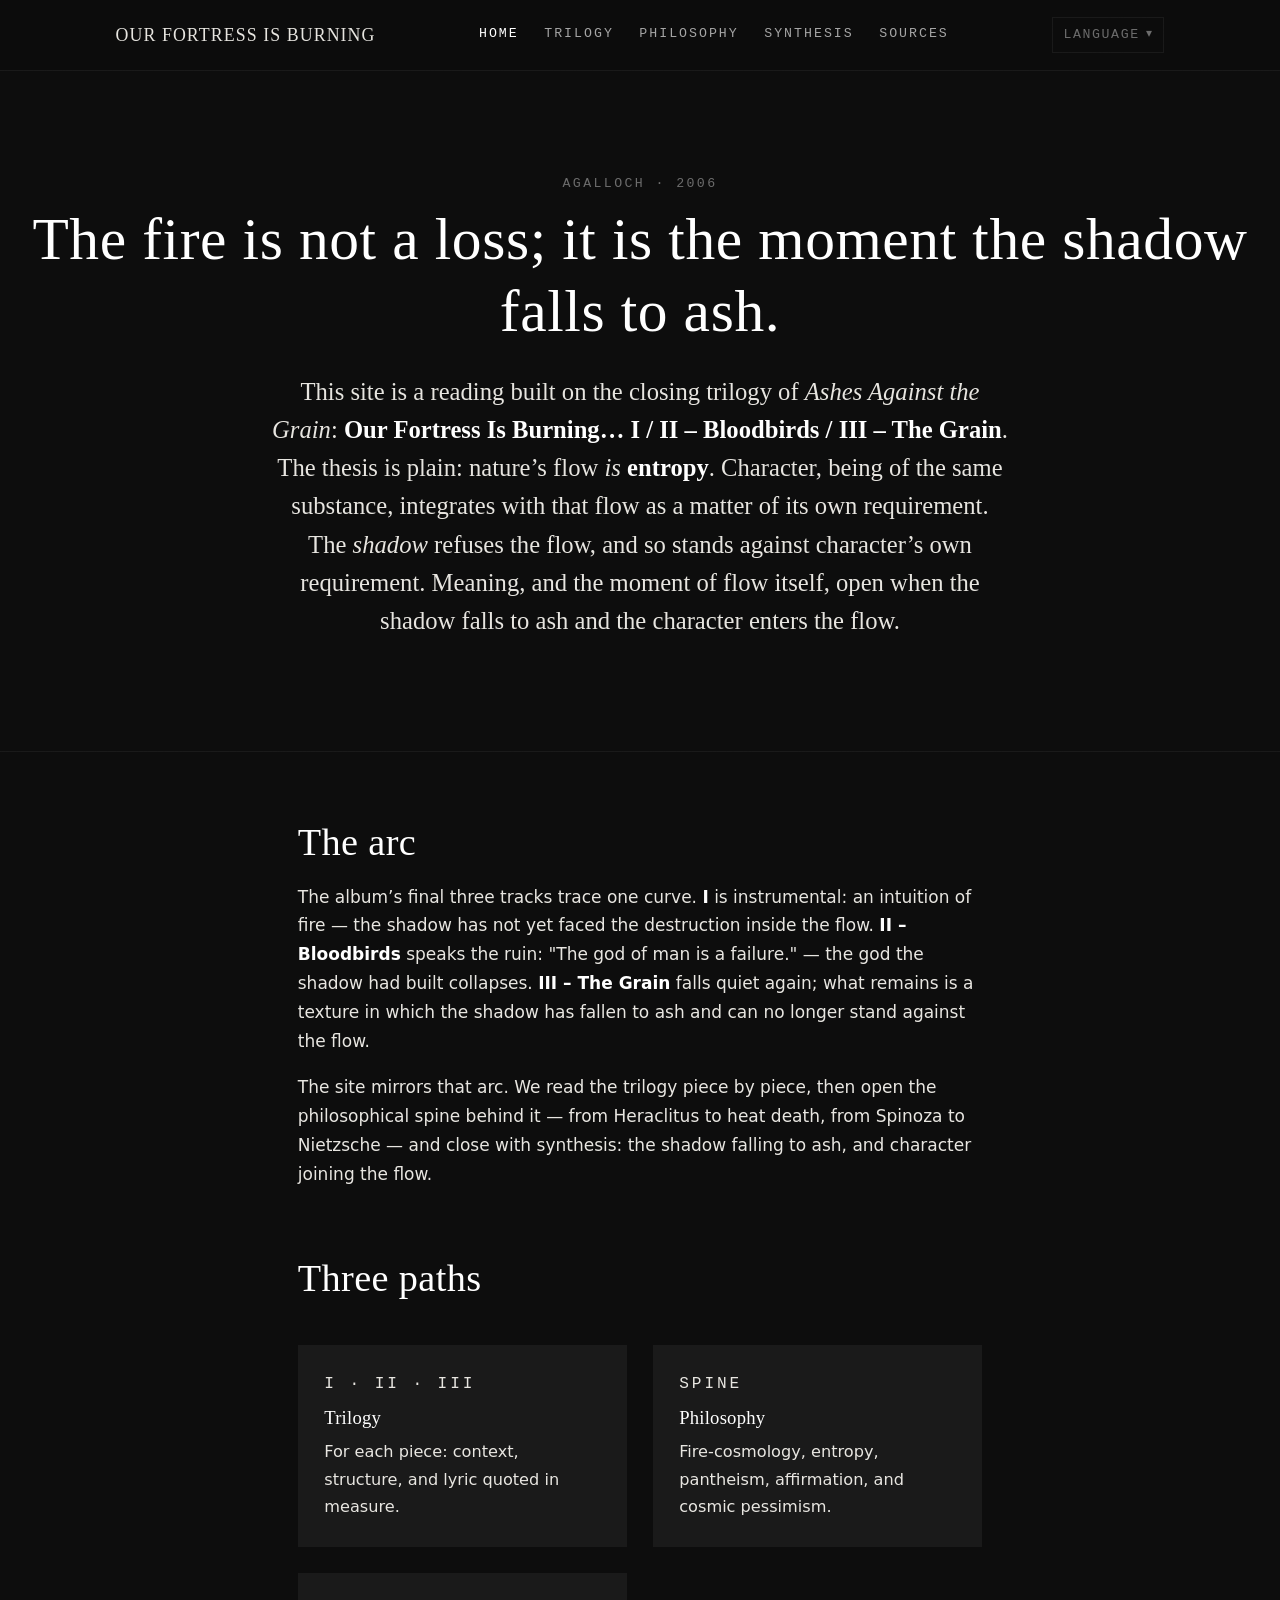
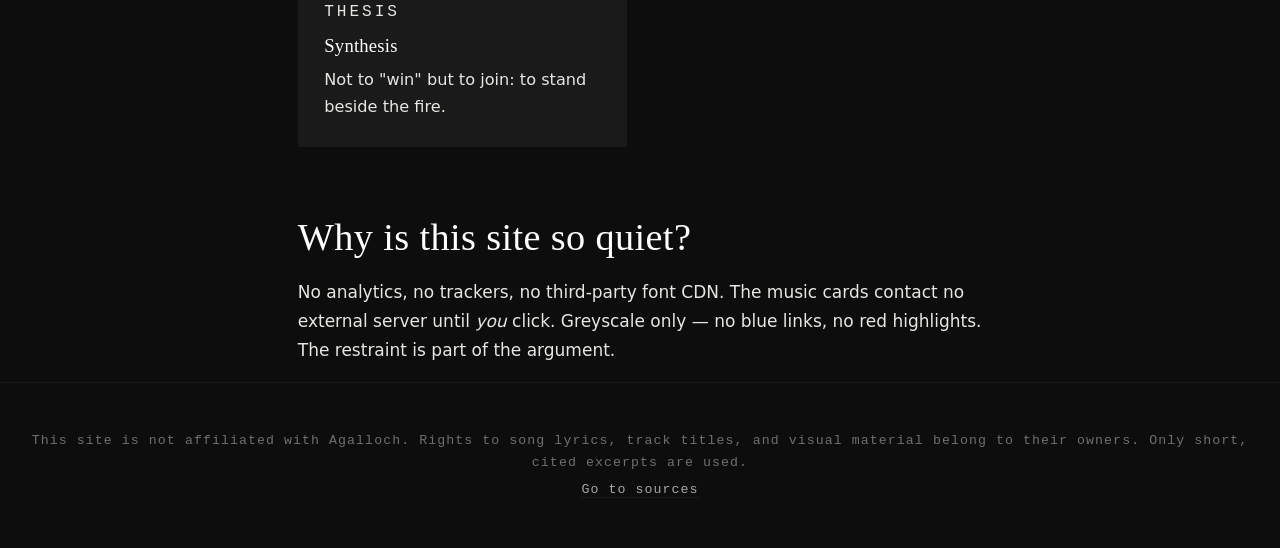
==== commit d68d8cff: "Add language switcher with improved accessibility and localization - Implemented a new language swit" ====
--- a/index.html
+++ b/index.html
@@ -23,14 +23,17 @@
         <li><a href="sentez.html"   data-i18n="nav.synthesis">Sentez</a></li>
         <li><a href="kaynakca.html" data-i18n="nav.sources">Kaynakça</a></li>
       </ul>
-      <div class="lang-switch" role="group" aria-label="Language">
-        <button type="button" data-lang="tr" data-i18n="nav.lang.tr" data-i18n-attr="aria-label:lang.aria.tr">TR</button>
-        <button type="button" data-lang="en" data-i18n="nav.lang.en" data-i18n-attr="aria-label:lang.aria.en">EN</button>
-        <button type="button" data-lang="de" data-i18n="nav.lang.de" data-i18n-attr="aria-label:lang.aria.de">DE</button>
-        <button type="button" data-lang="fr" data-i18n="nav.lang.fr" data-i18n-attr="aria-label:lang.aria.fr">FR</button>
-        <button type="button" data-lang="es" data-i18n="nav.lang.es" data-i18n-attr="aria-label:lang.aria.es">ES</button>
-        <button type="button" data-lang="ru" data-i18n="nav.lang.ru" data-i18n-attr="aria-label:lang.aria.ru">RU</button>
-        <button type="button" data-lang="ja" data-i18n="nav.lang.ja" data-i18n-attr="aria-label:lang.aria.ja">JA</button>
+      <div class="lang-switch">
+        <button type="button" class="lang-toggle" aria-haspopup="true" aria-expanded="false" data-i18n="nav.lang.label">Dil</button>
+        <ul class="lang-menu" role="menu" hidden>
+          <li role="none"><button type="button" role="menuitemradio" aria-checked="false" data-lang="tr" lang="tr">Türkçe</button></li>
+          <li role="none"><button type="button" role="menuitemradio" aria-checked="false" data-lang="en" lang="en">English</button></li>
+          <li role="none"><button type="button" role="menuitemradio" aria-checked="false" data-lang="de" lang="de">Deutsch</button></li>
+          <li role="none"><button type="button" role="menuitemradio" aria-checked="false" data-lang="fr" lang="fr">Français</button></li>
+          <li role="none"><button type="button" role="menuitemradio" aria-checked="false" data-lang="es" lang="es">Español</button></li>
+          <li role="none"><button type="button" role="menuitemradio" aria-checked="false" data-lang="ru" lang="ru">Русский</button></li>
+          <li role="none"><button type="button" role="menuitemradio" aria-checked="false" data-lang="ja" lang="ja">日本語</button></li>
+        </ul>
       </div>
     </nav>
   </header>
--- a/assets/css/main.css
+++ b/assets/css/main.css
@@ -167,14 +167,15 @@
 .nav-links a:hover, .nav-links a[aria-current="page"] { color: var(--bone-1); }
 
 .lang-switch {
+  position: relative;
+  font-family: var(--mono);
+  font-size: 0.78rem;
+  letter-spacing: 0.12em;
+}
+.lang-toggle {
   display: inline-flex;
-  flex-wrap: wrap;
-  gap: 0;
-  font-family: var(--mono);
-  font-size: 0.78rem;
-  letter-spacing: 0.12em;
-}
-.lang-switch button {
+  align-items: center;
+  gap: 0.45em;
   background: transparent;
   color: var(--ash-1);
   border: 1px solid var(--ink-2);
@@ -184,14 +185,65 @@
   letter-spacing: inherit;
   text-transform: uppercase;
 }
-.lang-switch button + button { border-left: 0; }
-.lang-switch button[aria-pressed="true"] {
+.lang-toggle::after {
+  content: "\25BE";
+  font-size: 0.9em;
+  line-height: 1;
+  transition: transform 0.15s ease;
+}
+.lang-toggle:hover { color: var(--bone-1); }
+.lang-toggle[aria-expanded="true"] {
   color: var(--bone-1);
   border-color: var(--ash-0);
 }
-.lang-switch button:focus-visible {
+.lang-toggle[aria-expanded="true"]::after { transform: rotate(180deg); }
+.lang-toggle:focus-visible {
   outline: 2px solid var(--bone-1);
   outline-offset: 2px;
+}
+
+.lang-menu {
+  position: absolute;
+  top: calc(100% + 4px);
+  right: 0;
+  z-index: 60;
+  margin: 0;
+  padding: 0.25rem;
+  list-style: none;
+  display: flex;
+  flex-direction: column;
+  min-width: 100%;
+  background: var(--ink-1);
+  border: 1px solid var(--ink-2);
+  box-shadow: 0 8px 24px rgba(0, 0, 0, 0.5);
+}
+.lang-menu[hidden] { display: none; }
+.lang-menu button {
+  display: block;
+  width: 100%;
+  text-align: left;
+  white-space: nowrap;
+  background: transparent;
+  color: var(--ash-1);
+  border: 0;
+  padding: 0.4rem 0.85rem;
+  cursor: pointer;
+  font: inherit;
+  letter-spacing: 0.04em;
+  text-transform: none;
+}
+.lang-menu button:hover { color: var(--bone-1); background: var(--ink-2); }
+.lang-menu button[aria-checked="true"] { color: var(--bone-0); }
+.lang-menu button[aria-checked="true"]::before {
+  content: "\2022\00a0";
+  color: var(--ash-0);
+}
+.lang-menu button:not([aria-checked="true"])::before {
+  content: "\00a0\00a0";
+}
+.lang-menu button:focus-visible {
+  outline: 2px solid var(--bone-1);
+  outline-offset: -2px;
 }
 
 /* ---------- Footer ---------- */
